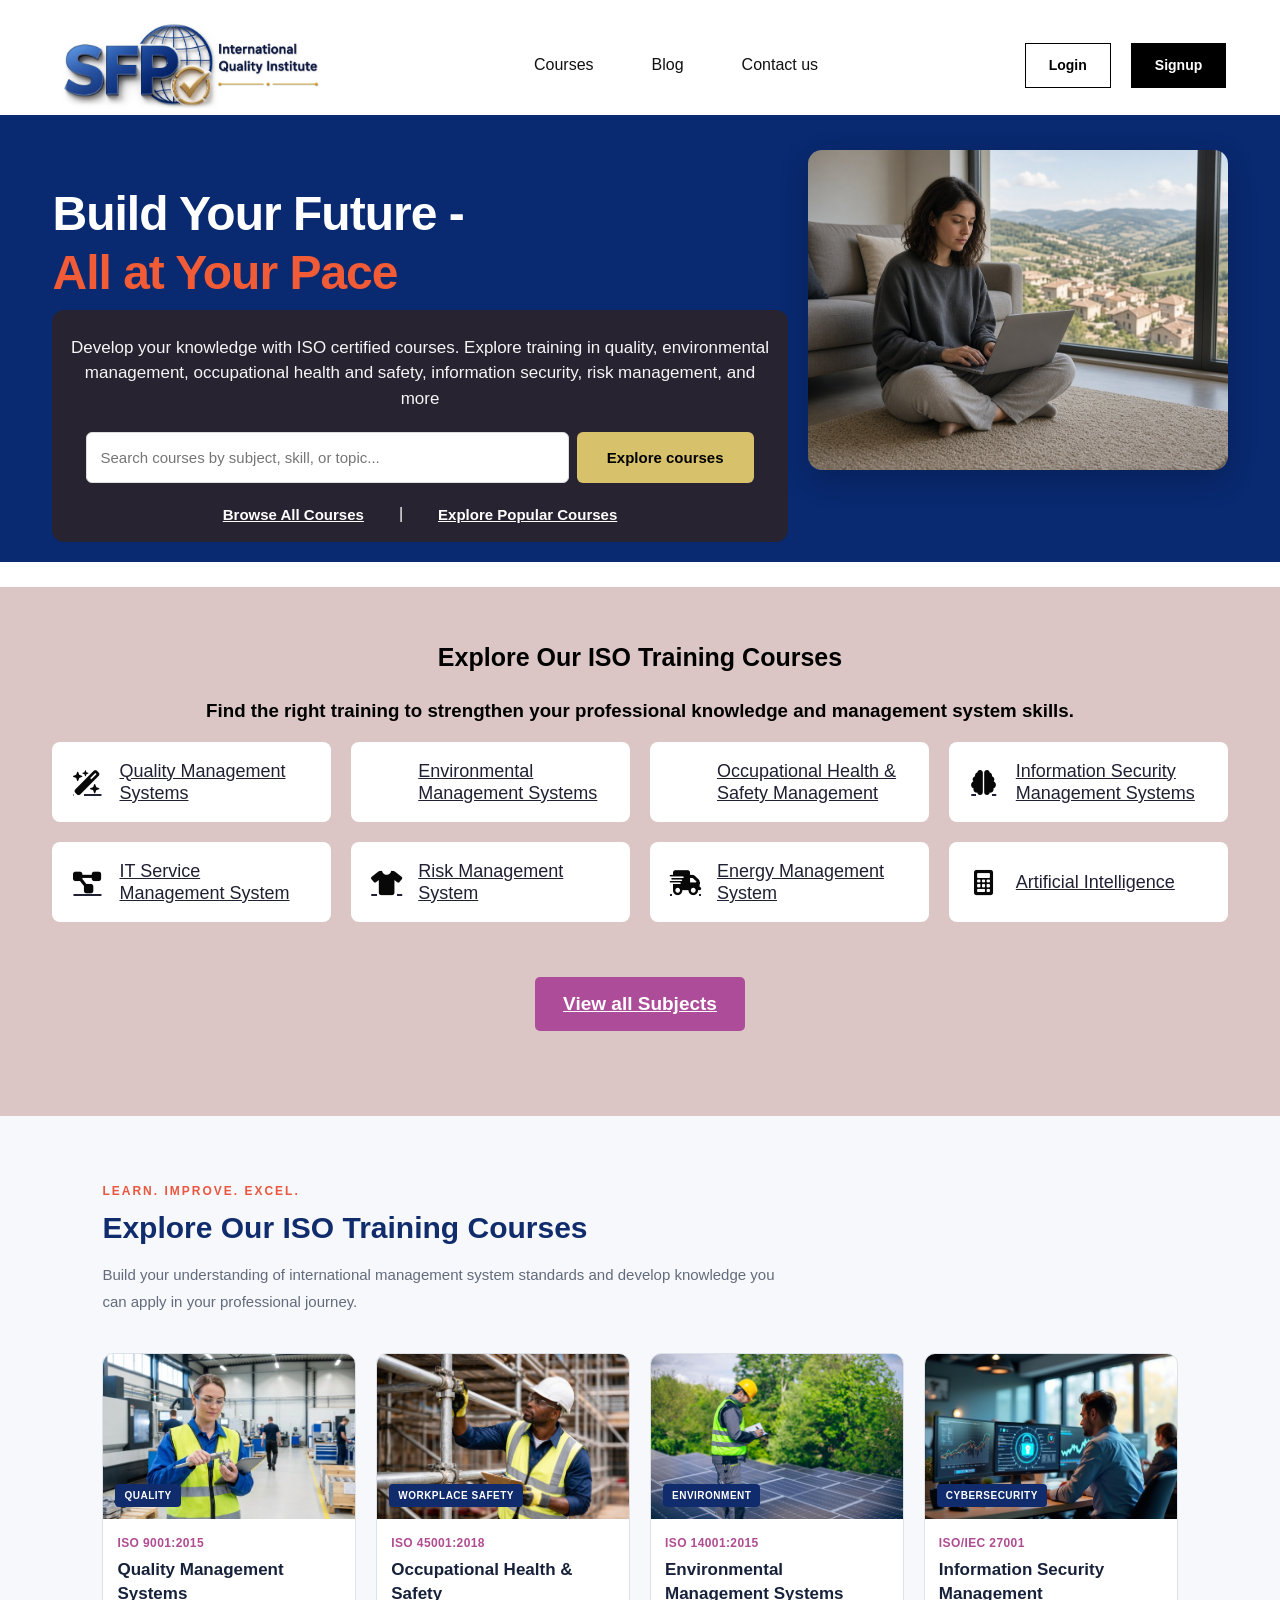
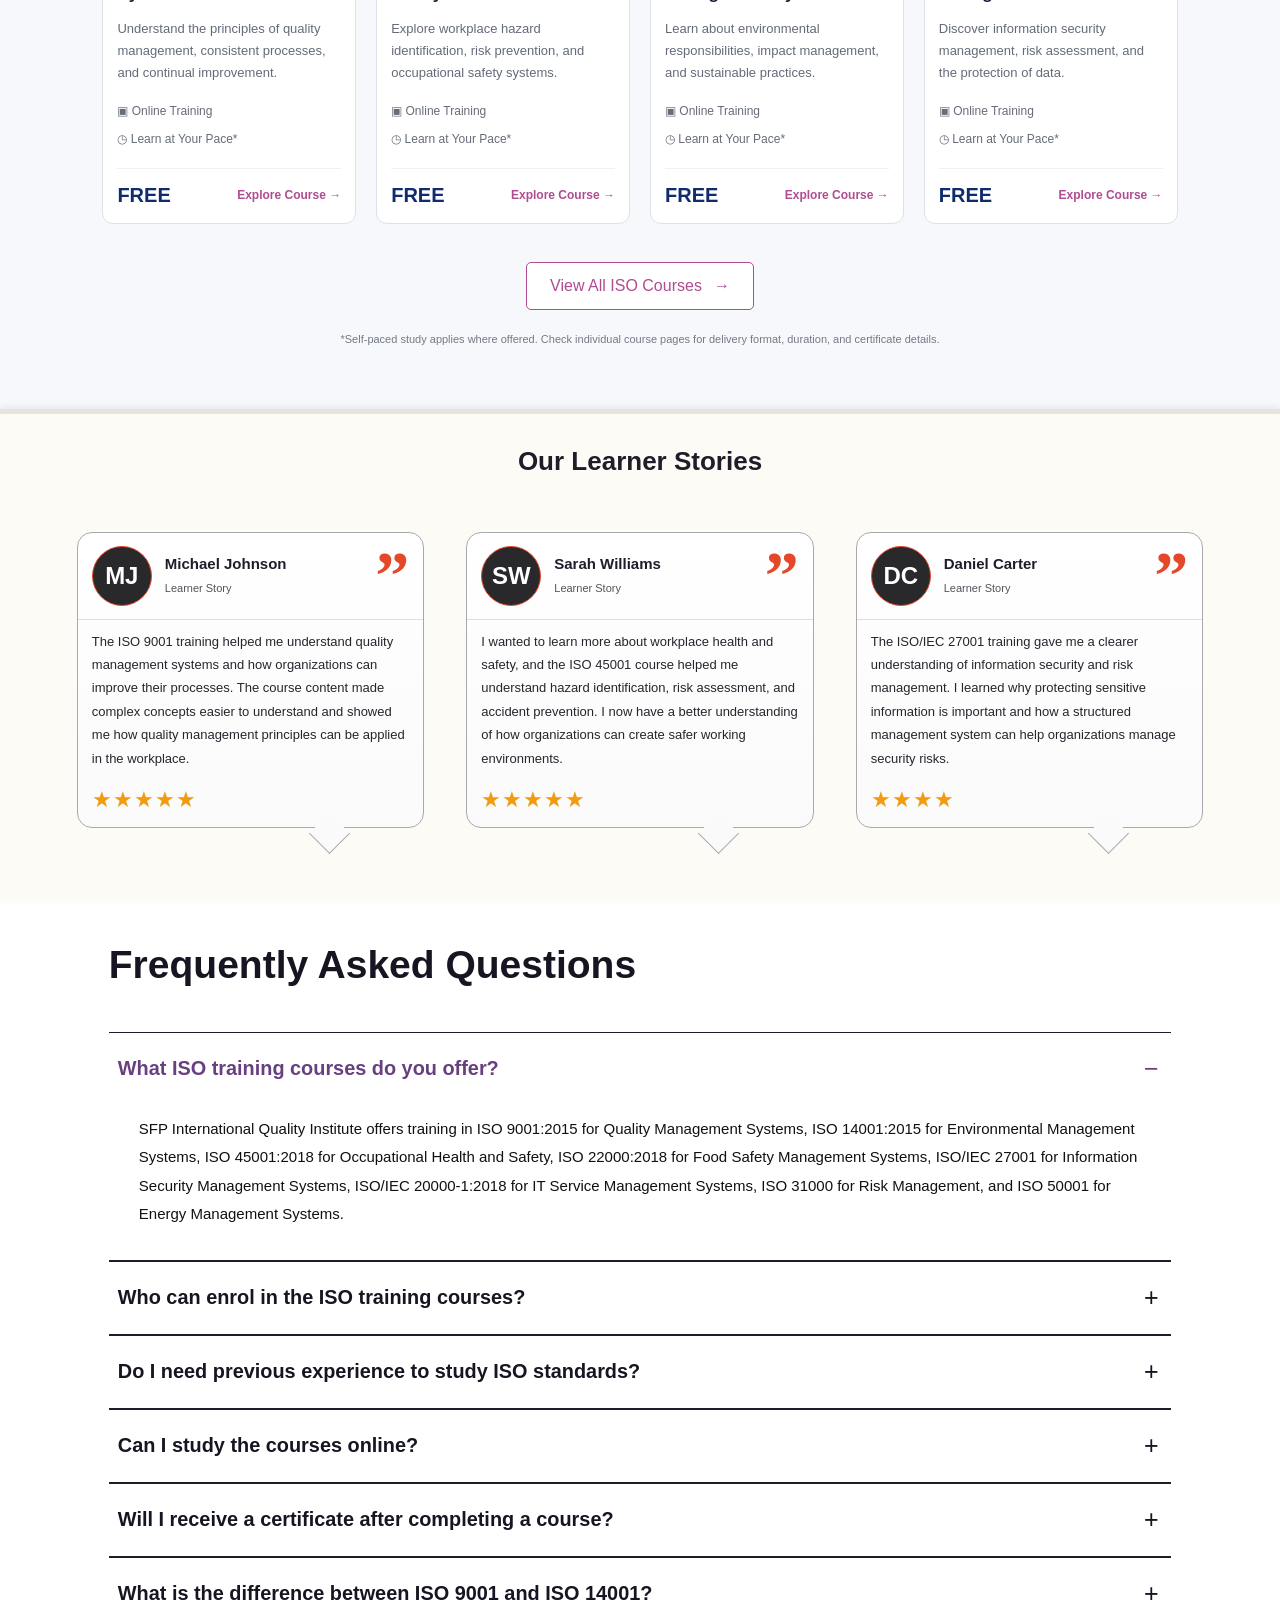
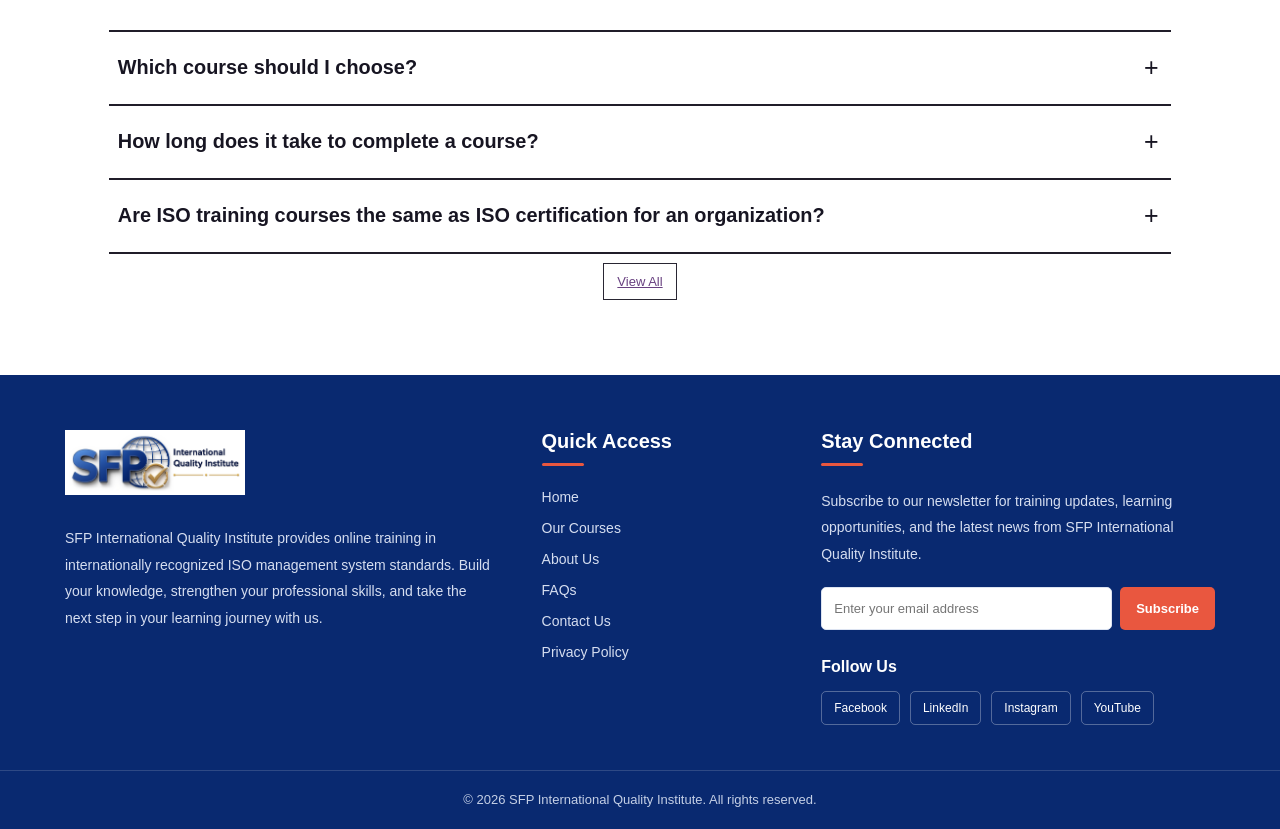
==== index.html @ a912dd01 "Initial website upload" ====
<!DOCTYPE html>
<html lang="en">
<head>
    <meta charset="UTF-8">
    <meta name="viewport" content="width=device-width, initial-scale=1.0">
    <title>OHSC Header</title>
    <link rel="stylesheet" href="main.css">
    <!-- Font AWESOME CDN LINK -->
    <link rel="stylesheet" href="https://cdnjs.cloudflare.com/ajax/libs/font-awesome/6.0.0-beta3/css/all.min.css">

</head>
<body>

    <header class="header">
        <!-- Logo -->
        <a href="#" class="logo">
            <img src="images/logo_long_rect.png" alt="">
        </a>

        <!-- Navigation -->
        <nav class="navigation">
            <a href="#">Courses</a>
            <a href="#">Blog</a>
            <a href="#">Contact us</a>
        </nav>

        <!-- Authentication Buttons -->
        <div class="auth-buttons">
            <a href="#" class="btn btn-login">Login</a>
            <a href="#" class="btn btn-signup">Signup</a>
        </div>
    </header>

    <!-- HERO SECTION -->
    <section class="hero">

        <div class="hero-content">

            <h1>
                Build Your Future -
                <span> All at Your Pace</span>
            </h1>

            <div class="search-box">

                <p>
                    Develop your knowledge with ISO certified courses.
                    Explore training in quality, environmental management, occupational health and safety, information security, risk management, and more
        
                </p>

                <form class="course-search">
                    <input
                        type="text"
                        placeholder="Search courses by subject, skill, or topic..."
                        aria-label="Search for a course"
                    >

                    <button type="submit">Explore courses</button>
                </form>

                <div class="search-links">
                    <a href="#">Browse All Courses</a>
                    <span>|</span>
                    <a href="#">Explore Popular Courses</a>
                </div>

            </div>

        </div>

        <div class="hero-image">
            <img src="images/hero/woman.jpg"
                 alt="Student learning online with a laptop">
        </div>

    </section>

     <!-- SUBJECTS SECTION -->
    <section class="subjects">

        <h2>Explore Our ISO Training Courses</h2>
        <h3>Find the right training to strengthen your professional knowledge and management system skills.</h3>

        <div class="subject-grid">

            <a href="#" class="subject-card">
                <i class="fa-solid fa-wand-magic-sparkles"></i>
                <span>Quality Management Systems</span>
            </a>

            <a href="#" class="subject-card">
                <i class="fa-solid fa-magnifying-glass-chart"></i>
                <span>Environmental Management Systems</span>
            </a>

            <a href="#" class="subject-card">
                <i class="fa-solid fa-person-digging"></i>
                <span>Occupational Health &<br> Safety Management</span>
            </a>

            <a href="#" class="subject-card">
                <i class="fa-solid fa-brain"></i>
                <span>Information Security<br>Management Systems</span>
            </a>

            <a href="#" class="subject-card">
                <i class="fa-solid fa-diagram-project"></i>
                <span>IT Service <br> Management System</span>
            </a>

            <a href="#" class="subject-card">
                <i class="fa-solid fa-shirt"></i>
                <span>Risk Management System</span>
            </a>

            <a href="#" class="subject-card">
                <i class="fa-solid fa-truck-fast"></i>
                <span>Energy Management System</span>
            </a>

            <a href="#" class="subject-card">
                <i class="fa-solid fa-calculator"></i>
                <span>Artificial Intelligence</span>
            </a>

        </div>

        <a href="#" class="view-subjects-btn">
            View all Subjects
        </a>

    </section>

    
<!-- FEATURED ISO TRAINING COURSES -->

<section class="featured-courses" id="featured-courses">

    <div class="courses-container">

        <div class="courses-heading">
            <span class="section-label">LEARN. IMPROVE. EXCEL.</span>
            <h2>Explore Our ISO Training Courses</h2>
            <p>
                Build your understanding of international management
                system standards and develop knowledge you can apply
                in your professional journey.
            </p>
        </div>

        <div class="courses-grid">

            <!-- Course 1 -->
            <article class="course-card">
                <div class="course-image">
                    <img src="images/iso/iso1.webp"
                         alt="Quality management and documentation">
                    <span class="course-category">QUALITY</span>
                </div>

                <div class="course-content">
                    <span class="course-code">ISO 9001:2015</span>
                    <h3>Quality Management Systems</h3>
                    <p class="course-description">
                        Understand the principles of quality management,
                        consistent processes, and continual improvement.
                    </p>

                    <div class="course-meta">
                        <span>▣ Online Training</span>
                        <span>◷ Learn at Your Pace*</span>
                    </div>

                    <div class="course-footer">
                        <span class="course-price">FREE</span>
                        <a href="courses/iso-9001.html"
                           class="course-link">Explore Course →</a>
                    </div>
                </div>
            </article>


            <!-- Course 2 -->
            <article class="course-card">
                <div class="course-image">
                    <img src="images/iso/iso2.jfif"
                         alt="Occupational health and workplace safety">
                    <span class="course-category">WORKPLACE SAFETY</span>
                </div>

                <div class="course-content">
                    <span class="course-code">ISO 45001:2018</span>
                    <h3>Occupational Health &amp; Safety</h3>
                    <p class="course-description">
                        Explore workplace hazard identification,
                        risk prevention, and occupational safety systems.
                    </p>

                    <div class="course-meta">
                        <span>▣ Online Training</span>
                        <span>◷ Learn at Your Pace*</span>
                    </div>

                    <div class="course-footer">
                        <span class="course-price">FREE</span>
                        <a href="courses/iso-45001.html"
                           class="course-link">Explore Course →</a>
                    </div>
                </div>
            </article>


            <!-- Course 3 -->
            <article class="course-card">
                <div class="course-image">
                    <img src="images/iso/iso3.jfif"
                         alt="Environmental sustainability and management">
                    <span class="course-category">ENVIRONMENT</span>
                </div>

                <div class="course-content">
                    <span class="course-code">ISO 14001:2015</span>
                    <h3>Environmental Management Systems</h3>
                    <p class="course-description">
                        Learn about environmental responsibilities,
                        impact management, and sustainable practices.
                    </p>

                    <div class="course-meta">
                        <span>▣ Online Training</span>
                        <span>◷ Learn at Your Pace*</span>
                    </div>

                    <div class="course-footer">
                        <span class="course-price">FREE</span>
                        <a href="courses/iso-14001.html"
                           class="course-link">Explore Course →</a>
                    </div>
                </div>
            </article>


            <!-- Course 4 -->
            <article class="course-card">
                <div class="course-image">
                    <img src="images/iso/iso4.jfif"
                         alt="Information security and data protection">
                    <span class="course-category">CYBERSECURITY</span>
                </div>

                <div class="course-content">
                    <span class="course-code">ISO/IEC 27001</span>
                    <h3>Information Security Management</h3>
                    <p class="course-description">
                        Discover information security management,
                        risk assessment, and the protection of data.
                    </p>

                    <div class="course-meta">
                        <span>▣ Online Training</span>
                        <span>◷ Learn at Your Pace*</span>
                    </div>

                    <div class="course-footer">
                        <span class="course-price">FREE</span>
                        <a href="courses/iso-27001.html"
                           class="course-link">Explore Course →</a>
                    </div>
                </div>
            </article>


            <!-- Additional Course 5: Food Safety -->
            <article class="course-card additional-course" hidden>
                <div class="course-image">
                    <img src="images/iso/iso5.jfif"
                         alt="Food safety inspection and hygiene management">
                    <span class="course-category">FOOD SAFETY</span>
                </div>
                <div class="course-content">
                    <span class="course-code">ISO 22000:2018</span>
                    <h3>Food Safety Management Systems</h3>
                    <p class="course-description">
                        Learn about food safety hazards, risk controls,
                        and practices that help protect food throughout
                        the supply chain.
                    </p>

                    <div class="course-meta">
                        <span>▣ Online Training</span>
                        <span>◷ Learn at Your Pace*</span>
                    </div>

                    <div class="course-footer">
                        <span class="course-price">FREE</span>
                        <a href="courses/iso-22000.html"
                           class="course-link">Explore Course →</a>
                    </div>
                </div>
            </article>


            <!-- Additional Course 6: IT Service Management -->
            <article class="course-card additional-course" hidden>
                <div class="course-image">
                    <img src="images/iso/iso6.jfif"
                         alt="IT service management and technical support">
                    <span class="course-category">IT SERVICES</span>
                </div>

                <div class="course-content">
                    <span class="course-code">ISO/IEC 20000-1:2018</span>
                    <h3>IT Service Management Systems</h3>
                    <p class="course-description">
                        Explore service management processes, service
                        delivery, and continual improvement in IT
                        service organizations.
                    </p>

                    <div class="course-meta">
                        <span>▣ Online Training</span>
                        <span>◷ Learn at Your Pace*</span>
                    </div>

                    <div class="course-footer">
                        <span class="course-price">FREE</span>
                        <a href="courses/iso-20000-1.html"
                           class="course-link">Explore Course →</a>
                    </div>
                </div>
            </article>


            <!-- Additional Course 7: Risk Management -->
            <article class="course-card additional-course" hidden>
                <div class="course-image">
                    <img src="images/iso/iso7.jfif"
                         alt="Organizational risk analysis and planning">
                    <span class="course-category">RISK MANAGEMENT</span>
                </div>

                <div class="course-content">
                    <span class="course-code">ISO 31000:2018</span>
                    <h3>Risk Management Systems</h3>
                    <p class="course-description">
                        Understand how to identify, analyze, evaluate,
                        and manage risks to support informed
                        organizational decisions.
                    </p>

                    <div class="course-meta">
                        <span>▣ Online Training</span>
                        <span>◷ Learn at Your Pace*</span>
                    </div>

                    <div class="course-footer">
                        <span class="course-price">FREE</span>
                        <a href="courses/iso-31000.html"
                           class="course-link">Explore Course →</a>
                    </div>
                </div>
            </article>


            <!-- Additional Course 8: Energy Management -->
            <article class="course-card additional-course" hidden>
                <div class="course-image">
                    <img src="images/iso/iso8.jfif"
                         alt="Energy efficiency and sustainable energy use">
                    <span class="course-category">ENERGY</span>
                </div>

                <div class="course-content">
                    <span class="course-code">ISO 50001:2018</span>
                    <h3>Energy Management Systems</h3>
                    <p class="course-description">
                        Learn how organizations can monitor energy use,
                        improve energy performance, and identify
                        opportunities for greater efficiency.
                    </p>

                    <div class="course-meta">
                        <span>▣ Online Training</span>
                        <span>◷ Learn at Your Pace*</span>
                    </div>

                    <div class="course-footer">
                        <span class="course-price">FREE</span>
                        <a href="courses/iso-50001.html"
                           class="course-link">Explore Course →</a>
                    </div>
                </div>
            </article>

        </div>


        <!-- View All / View Less Buttons -->
        <div class="all-courses-action">

            <button type="button"
                    class="all-courses-button"
                    id="viewAllCourses"
                    aria-expanded="false"
                    aria-controls="featured-courses">
                View All ISO Courses
                <span aria-hidden="true">→</span>
            </button>

            <button type="button"
                    class="all-courses-button view-less-button"
                    id="viewLessCourses"
                    hidden>
                View Less Courses
                <span aria-hidden="true">↑</span>
            </button>

        </div>


        <p class="course-note">
            *Self-paced study applies where offered. Check individual
            course pages for delivery format, duration, and certificate
            details.
        </p>

    </div>

</section>



<!-- =========================
     LEARNER STORIES
========================= -->


<section class="learner-stories">

    <h2>Our Learner Stories</h2>

    <div class="testimonials">

        <!-- Testimonial 1 -->
        <article class="testimonial-card">

            <div class="testimonial-header">

                <div class="learner-avatar">MJ</div>

                <div class="learner-info">
                    <h3>Michael Johnson</h3>
                    <span>Learner Story</span>
                </div>

                <div class="quote-icon">&rdquo;</div>

            </div>

            <div class="testimonial-body">
                <p>
                    The ISO 9001 training helped me understand quality
                    management systems and how organizations can improve
                    their processes. The course content made complex
                    concepts easier to understand and showed me how
                    quality management principles can be applied in
                    the workplace.
                </p>

                <div class="testimonial-stars">★★★★★</div>
            </div>

        </article>


        <!-- Testimonial 2 -->
        <article class="testimonial-card">

            <div class="testimonial-header">

                <div class="learner-avatar">SW</div>

                <div class="learner-info">
                    <h3>Sarah Williams</h3>
                    <span>Learner Story</span>
                </div>

                <div class="quote-icon">&rdquo;</div>

            </div>

            <div class="testimonial-body">
                <p>
                    I wanted to learn more about workplace health and
                    safety, and the ISO 45001 course helped me understand
                    hazard identification, risk assessment, and accident
                    prevention. I now have a better understanding of
                    how organizations can create safer working
                    environments.
                </p>

                <div class="testimonial-stars">★★★★★</div>
            </div>

        </article>


        <!-- Testimonial 3 -->
        <article class="testimonial-card">

            <div class="testimonial-header">

                <div class="learner-avatar">DC</div>

                <div class="learner-info">
                    <h3>Daniel Carter</h3>
                    <span>Learner Story</span>
                </div>

                <div class="quote-icon">&rdquo;</div>

            </div>

            <div class="testimonial-body">
                <p>
                    The ISO/IEC 27001 training gave me a clearer
                    understanding of information security and risk
                    management. I learned why protecting sensitive
                    information is important and how a structured
                    management system can help organizations manage
                    security risks.
                </p>

                <div class="testimonial-stars">★★★★</div>
            </div>

        </article>

    </div>

</section>


<!-- FAQ SECTION -->

<section class="faq-section">
    <div class="faq-heading">
        <h2>Frequently Asked Questions</h2>
    </div>

    <div class="faq-container">

        <div class="faq-item active">
            <div class="faq-question">
                <h3>What ISO training courses do you offer?</h3>
                <span class="faq-icon">−</span>
            </div>
            <div class="faq-answer">
                <p>
                    SFP International Quality Institute offers training in
                    ISO 9001:2015 for Quality Management Systems, ISO 14001:2015
                    for Environmental Management Systems, ISO 45001:2018 for
                    Occupational Health and Safety, ISO 22000:2018 for Food
                    Safety Management Systems, ISO/IEC 27001 for Information
                    Security Management Systems, ISO/IEC 20000-1:2018 for IT
                    Service Management Systems, ISO 31000 for Risk Management,
                    and ISO 50001 for Energy Management Systems.
                </p>
            </div>
        </div>

        <div class="faq-item">
            <div class="faq-question">
                <h3>Who can enrol in the ISO training courses?</h3>
                <span class="faq-icon">+</span>
            </div>
            <div class="faq-answer">
                <p>
                    Our courses may be useful for students, working
                    professionals, managers, quality officers, safety
                    practitioners, auditors, and anyone seeking to understand
                    management system standards. Check the requirements
                    for your chosen course before enrolling.
                </p>
            </div>
        </div>

        <div class="faq-item">
            <div class="faq-question">
                <h3>Do I need previous experience to study ISO standards?</h3>
                <span class="faq-icon">+</span>
            </div>
            <div class="faq-answer">
                <p>
                    Many introductory ISO courses are suitable for beginners.
                    You can start by learning the purpose, principles, and
                    requirements of your chosen standard. More advanced
                    courses, such as auditor training, may require prior
                    knowledge or experience.
                </p>
            </div>
        </div>

        <div class="faq-item">
            <div class="faq-question">
                <h3>Can I study the courses online?</h3>
                <span class="faq-icon">+</span>
            </div>
            <div class="faq-answer">
                <p>
                    The institute offers online ISO learning. You can access
                    course materials and study remotely according to the
                    learning arrangements provided for your selected course.
                    Check each course page for details about access and
                    study requirements.
                </p>
            </div>
        </div>

        <div class="faq-item">
            <div class="faq-question">
                <h3>Will I receive a certificate after completing a course?</h3>
                <span class="faq-icon">+</span>
            </div>
            <div class="faq-answer">
                <p>
                    Yes! At SFP International Quality Institute, learners receive
                    a certificate upon successful completion of their chosen course.
                    Our courses cover a range of ISO management system standards,
                    helping you build your knowledge and demonstrate your commitment
                    to professional development.
                </p>
            </div>
        </div>

        <div class="faq-item">
            <div class="faq-question">
                <h3>What is the difference between ISO 9001 and ISO 14001?</h3>
                <span class="faq-icon">+</span>
            </div>
            <div class="faq-answer">
                <p>
                    ISO 9001 focuses on quality management, customer
                    satisfaction, and improving organizational processes.
                    ISO 14001 focuses on environmental management, including
                    managing environmental impacts and improving
                    environmental performance. Both provide frameworks
                    organizations can use to improve their management systems.
                </p>
            </div>
        </div>

        <div class="faq-item">
            <div class="faq-question">
                <h3>Which course should I choose?</h3>
                <span class="faq-icon">+</span>
            </div>
            <div class="faq-answer">
                <p>
                    Choose a course based on your interests, responsibilities,
                    or career goals. ISO 9001 is relevant to quality management;
                    ISO 14001 to environmental management; ISO 45001 to
                    workplace health and safety; ISO 22000 to food safety;
                    ISO/IEC 27001 to information security; ISO/IEC 20000-1
                    to IT service management; ISO 31000 to risk management;
                    and ISO 50001 to energy management.
                </p>
            </div>
        </div>

        <div class="faq-item">
            <div class="faq-question">
                <h3>How long does it take to complete a course?</h3>
                <span class="faq-icon">+</span>
            </div>
            <div class="faq-answer">
                <p>
                    Completion time varies by course, course level, and
                    learning format. Review the course details for the
                    expected duration, study materials, and any assessment
                    deadlines before beginning your training.
                </p>
            </div>
        </div>

        <div class="faq-item">
            <div class="faq-question">
                <h3>Are ISO training courses the same as ISO certification for an organization?</h3>
                <span class="faq-icon">+</span>
            </div>
            <div class="faq-answer">
                <p>
                    No. ISO training helps individuals understand a standard
                    or develop relevant skills. Organizational certification
                    involves an independent assessment of an organization's
                    management system by an appropriate certification body.
                    Completing a training course alone does not certify an
                    organization as meeting an ISO standard.
                </p>
            </div>
        </div>

    </div>

    <div class="faq-view-all">
        <a href="faqs.html">View All</a>
    </div>
</section>

<footer class="site-footer">

    <div class="footer-container">

        <!-- Section 1: School Information -->
        <div class="footer-section footer-about">

            <a href="index.html" class="footer-logo">
                <img src="images/logo_long_rect.png"
                     alt="SFP International Quality Institute logo">
            </a>

            <p>
                SFP International Quality Institute provides online training
                in internationally recognized ISO management system standards.
                Build your knowledge, strengthen your professional skills,
                and take the next step in your learning journey with us.
            </p>

        </div>


        <!-- Section 2: Quick Access Links -->
        <div class="footer-section footer-links">

            <h3>Quick Access</h3>

            <ul>
                <li><a href="index.html">Home</a></li>
                <li><a href="courses.html">Our Courses</a></li>
                <li><a href="about.html">About Us</a></li>
                <li><a href="faqs.html">FAQs</a></li>
                <li><a href="contact.html">Contact Us</a></li>
                <li><a href="privacy-policy.html">Privacy Policy</a></li>
            </ul>

        </div>


        <!-- Section 3: Newsletter and Social Media -->
        <div class="footer-section footer-newsletter">

            <h3>Stay Connected</h3>

            <p>
                Subscribe to our newsletter for training updates,
                learning opportunities, and the latest news from SFP
                International Quality Institute.
            </p>

            <form class="newsletter-form" id="newsletterForm">

                <label for="newsletterEmail" class="visually-hidden">
                    Email address
                </label>

                <input
                    type="email"
                    id="newsletterEmail"
                    name="email"
                    placeholder="Enter your email address"
                    required
                >

                <button type="submit">Subscribe</button>

            </form>

            <p class="newsletter-message" id="newsletterMessage"
               aria-live="polite"></p>

            <h4>Follow Us</h4>

            <div class="footer-socials">

                <a href="#" aria-label="Facebook"
                   target="_blank" rel="noopener noreferrer">
                    Facebook
                </a>

                <a href="#" aria-label="LinkedIn"
                   target="_blank" rel="noopener noreferrer">
                    LinkedIn
                </a>

                <a href="#" aria-label="Instagram"
                   target="_blank" rel="noopener noreferrer">
                    Instagram
                </a>

                <a href="#" aria-label="YouTube"
                   target="_blank" rel="noopener noreferrer">
                    YouTube
                </a>

            </div>

        </div>

    </div>


    <!-- Copyright -->
    <div class="footer-bottom">
        <p>
            &copy; <span id="footerYear"></span>
            SFP International Quality Institute.
            All rights reserved.
        </p>
    </div>

</footer>

<script>
    // Display the current year
    document.getElementById("footerYear").textContent =
        new Date().getFullYear();

    // Basic newsletter form validation
    document.getElementById("newsletterForm")
        .addEventListener("submit", function (event) {

            event.preventDefault();

            const emailInput =
                document.getElementById("newsletterEmail");

            const message =
                document.getElementById("newsletterMessage");

            if (!emailInput.checkValidity()) {
                emailInput.reportValidity();
                return;
            }

            message.textContent =
                "Thank you for your interest! Newsletter subscriptions are not connected yet.";

            emailInput.value = "";
        });
</script>



<script src="main.js"></script>
</body>
</html>
---- main.css ----
/* Reset */
* {
    margin: 0;
    padding: 0;
    box-sizing: border-box;
}

body {
    font-family: Arial, Helvetica, sans-serif;
    background-color: #ffffff;
}

/* Main Header */
.header {
    width: 100%;
    height: 100px;
    padding: 0 4.2%;
    display: flex;
    align-items: center;
    justify-content: space-between;
    background-color: #ffffff;
    margin-top: 15px;
}

/* Logo */
header .logo{
    display: flex;
    align-items: center;
}

.logo img {
    /* width: 210px; */
    height: 100px;
    object-fit: contain;
    object-position: left center;
    display: block;
}

/* Navigation */
.navigation {
    display: flex;
    align-items: center;
    gap: 58px;
}

.navigation a {
    text-decoration: none;
    color: #111111;
    font-size: 16px;
    font-weight: 500;
    transition: color 0.2s ease;
}

.navigation a:hover {
    color: #762c61;
}

/* Login and Signup */
.auth-buttons {
    display: flex;
    align-items: center;
    gap: 20px;
}

.btn {
    height: 45px;
    padding: 0 23px;
    display: flex;
    align-items: center;
    justify-content: center;
    text-decoration: none;
    font-size: 14px;
    font-weight: 600;
    border: 1px solid #000000;
    transition: all 0.2s ease;
}

.btn-login {
    background-color: #ffffff;
    color: #000000;
}

.btn-login:hover {
    background-color: #f2f2f2;
}

.btn-signup {
    background-color: #000000;
    color: #ffffff;
}

.btn-signup:hover {
    background-color: #702d60;
    border-color: #702d60;
}



/* =========================
   HERO SECTION
========================= */

.hero {
    min-height: 413px;
    padding: 35px 4.1% 20px;
    display: flex;
    align-items: stretch;
    justify-content: space-between;
    gap: 20px;
    background: #092970;
    color: #fff;
    overflow: hidden;
}

.hero-content {
    flex: 1 1 65%;
    min-width: 0;
    padding-top: 37px;
    position: relative;
    z-index: 1;
}

.hero-content h1 {
    max-width: 780px;
    margin-bottom: 10px;
    font-size: 48px;
    line-height: 1.12;
    font-weight: 800;
    letter-spacing: -1px;
}

.hero-content h1 span {
    display: block;
    color: #f15b36;
    margin-top: 5px;
}

.search-box {
    width: 100%;
    max-width: 755px;
    margin-top: 10px;
    padding: 25px 14px 19px;
    border-radius: 12px;
    background: #272330;
    text-align: center;
}

.search-box p {
    margin-bottom: 21px;
    font-size: 17px;
    line-height: 1.5;
    color: #f5f5f5;
}

.course-search {
    display: flex;
    gap: 8px;
    padding: 0 20px;
}

.course-search input {
    flex: 1;
    min-width: 0;
    height: 51px;
    padding: 0 13px;
    border: 1px solid #ddd;
    border-radius: 6px;
    outline: none;
    font-family: inherit;
    font-size: 15px;
}

.course-search input:focus {
    border-color: #d7c16b;
}

.course-search button {
    padding: 0 30px;
    border: none;
    border-radius: 6px;
    background: #d7c16b;
    color: #000;
    font-size: 15px;
    font-weight: 600;
    white-space: nowrap;
    cursor: pointer;
    transition: 0.3s;
}

.course-search button:hover {
    background: #c5ac4c;
}

.search-links {
    display: flex;
    justify-content: center;
    align-items: center;
    gap: 35px;
    margin-top: 22px;
}

.search-links a {
    color: #fff;
    font-size: 15px;
    font-weight: 700;
}

.search-links a:hover {
    color: #d7c16b;
}

.search-links span {
    color: #fff;
}


/* =========================
   HERO IMAGE
========================= */

.hero-image {
    width: 100%;
    max-width: 420px;
    height: 320px;
    margin: 0 auto;
    overflow: hidden;
    border-radius: 14px;
    box-shadow: 0 10px 30px rgba(0, 0, 0, 0.2);
}

.hero-image img {
    width: 100%;
    height: 100%;
    display: block;
    object-fit: cover;
    object-position: center;
    transition: transform 0.4s ease;
}

.hero-image:hover img {
    transform: scale(1.04);
}

@media (max-width: 768px) {
    .hero-image {
        max-width: 100%;
        height: 260px;
    }
}
/* =========================
   SUBJECTS SECTION
========================= */

.subjects {
    width: 100%;
    min-height: 440px;
    padding: 56px 4.1% 85px;
    margin-top: 25px;
    background: #dbc5c5;
    text-align: center;
}

.subjects h2 {
    margin-bottom: 28px;
    font-size: 25px;
    font-weight: 700;
}

.subjects h3 {
    margin-bottom: 20px;
}
.subject-grid {
    display: grid;
    grid-template-columns: repeat(4, minmax(0, 1fr));
    gap: 20px;
}

.subject-card {
    min-height: 80px;
    padding: 15px 20px;
    display: flex;
    align-items: center;
    justify-content: flex-start;
    gap: 17px;
    background: #fff;
    border-radius: 8px;
    color: #202033;
    text-align: left;
    transition: transform 0.25s, box-shadow 0.25s;
}

.subject-card:hover {
    transform: translateY(-3px);
    box-shadow: 0 5px 15px rgba(0, 0, 0, 0.08);
}

.subject-card i {
    flex-shrink: 0;
    width: 30px;
    font-size: 25px;
    color: #080808;
    text-align: center;
}

.subject-card span {
    font-size: 18px;
    line-height: 1.25;
    font-weight: 500;
}

.view-subjects-btn {
    display: inline-block;
    margin-top: 55px;
    padding: 16px 28px;
    border-radius: 5px;
    background: #ad4d9a;
    color: #fff;
    font-size: 19px;
    font-weight: 700;
    transition: background 0.3s;
}

.view-subjects-btn:hover {
    background: #842f72;
}


/* =========================
   LAPTOP WIDTH ADJUSTMENTS
========================= */

@media (max-width: 1200px) {
    .header {
        padding: 0 3%;
    }

    .logo img {
        width: 180px;
    }

    .navigation {
        gap: 30px;
    }

    .hero {
        padding-left: 3%;
        padding-right: 3%;
    }

    .hero-content h1 {
        font-size: 40px;
    }

    .search-box {
        padding-left: 10px;
        padding-right: 10px;
    }

    .course-search {
        padding: 0 8px;
    }

    .course-search button {
        padding: 0 18px;
    }

    .subjects {
        padding-left: 3%;
        padding-right: 3%;
    }

    .subject-card {
        padding: 14px;
        gap: 12px;
    }

    .subject-card span {
        font-size: 16px;
    }
}

/* =====================================
   FEATURED ISO TRAINING COURSES
===================================== */

.featured-courses {
    width: 100%;
    padding: 65px 0 60px;
    background: #f7f8fb;
    font-family: Arial, Helvetica, sans-serif;
    color: #14213d;
}

.courses-container {
    width: 84%;
    max-width: 1200px;
    margin: 0 auto;
}

/* Section heading */

.courses-heading {
    margin-bottom: 38px;
}

.section-label {
    display: inline-block;
    margin-bottom: 10px;
    color: #e9573f;
    font-size: 12px;
    font-weight: 700;
    letter-spacing: 2px;
}

.courses-heading h2 {
    margin: 0 0 14px;
    color: #102c6c;
    font-size: 30px;
    font-weight: 750;
    line-height: 1.3;
}

.courses-heading p {
    max-width: 680px;
    margin: 0;
    color: #626b7b;
    font-size: 15px;
    line-height: 1.8;
}

/* Course grid */

.courses-grid {
    display: grid;
    grid-template-columns: repeat(4, minmax(0, 1fr));
    gap: 20px;
    align-items: stretch;
}

/* Course card */

.course-card {
    min-width: 0;
    display: flex;
    flex-direction: column;
    overflow: hidden;

    background: #ffffff;
    border: 1px solid #dce1ea;
    border-radius: 11px;

    transition:
        transform 0.25s ease,
        box-shadow 0.25s ease,
        border-color 0.25s ease;
}

.course-card:hover {
    transform: translateY(-5px);
    border-color: #b9c8e5;
    box-shadow: 0 12px 28px rgba(16, 44, 108, 0.10);
}

/* Image */

.course-image {
    position: relative;
    width: 100%;
    height: 165px;
    overflow: hidden;
    background: #e5eaf3;
}

.course-image img {
    display: block;
    width: 100%;
    height: 100%;
    object-fit: cover;
    object-position: center;

    transition: transform 0.4s ease;
}

.course-card:hover .course-image img {
    transform: scale(1.05);
}

/* Category badge */

.course-category {
    position: absolute;
    left: 12px;
    bottom: 12px;

    padding: 6px 9px;
    border-radius: 4px;

    background: #102c6c;
    color: #ffffff;

    font-size: 10px;
    font-weight: 700;
    letter-spacing: 0.5px;
}

/* Card content */

.course-content {
    display: flex;
    flex: 1;
    flex-direction: column;
    padding: 17px 14px 16px;
}

.course-code {
    margin-bottom: 8px;
    color: #b04c91;
    font-size: 12px;
    font-weight: 700;
    letter-spacing: 0.4px;
}

.course-content h3 {
    margin: 0 0 12px;
    color: #17213a;
    font-size: 17px;
    font-weight: 700;
    line-height: 1.4;
}

.course-description {
    margin: 0 0 18px;
    color: #646b78;
    font-size: 13px;
    line-height: 1.7;
}

/* Course details */

.course-meta {
    display: flex;
    flex-direction: column;
    gap: 10px;
    margin-bottom: 20px;
}

.course-meta span {
    color: #666c78;
    font-size: 12px;
    line-height: 1.5;
}

/* Price and link */

.course-footer {
    display: flex;
    flex-wrap: wrap;
    align-items: center;
    justify-content: space-between;
    gap: 10px;

    margin-top: auto;
    padding-top: 15px;
    border-top: 1px solid #edf0f5;
}

.course-price {
    color: #102c6c;
    font-size: 20px;
    font-weight: 800;
}

.course-link {
    color: #b04c91;
    font-size: 12px;
    font-weight: 700;
    text-decoration: none;
}

.course-link:hover {
    color: #102c6c;
    text-decoration: underline;
}

/* View all courses button */

.all-courses-action {
    display: flex;
    justify-content: center;
    margin-top: 38px;
}

.all-courses-button {
    display: inline-flex;
    align-items: center;
    justify-content: center;
    gap: 12px;

    padding: 14px 23px;
    border: 1px solid #b04c91;
    border-radius: 5px;

    color: #b04c91;
    background: #ffffff;

    font-size: 14px;
    font-weight: 700;
    text-decoration: none;

    transition: background 0.25s ease, color 0.25s ease;
}


[hidden] {
    display: none !important;
}

.all-courses-button {
    cursor: pointer;
    font: inherit;
}

.all-courses-button:hover {
    background: #b04c91;
    color: #ffffff;
}

/* Disclaimer */

.course-note {
    margin: 20px 0 0;
    color: #737987;
    font-size: 11px;
    line-height: 1.7;
    text-align: center;
}



/* =====================================
   LEARNER STORIES SECTION
===================================== */

.learner-stories {
    width: 100%;
    min-height: 460px;
    padding: 32px 6% 75px;
    background: #fdfbf5;
    color: #201d2b;
    border-top: 5px solid #e7e4dc;
    box-shadow: 0 -3px 6px rgba(0, 0, 0, 0.06);
}

.learner-stories > h2 {
    margin-bottom: 55px;
    text-align: center;
    font-size: 26px;
    font-weight: 800;
}

.testimonials {
    display: grid;
    grid-template-columns: repeat(3, minmax(0, 1fr));
    gap: 42px;
}

.testimonial-card {
    position: relative;
    min-width: 0;
    min-height: 233px;
    display: flex;
    flex-direction: column;
    border: 1px solid #aaa8ad;
    border-radius: 15px 15px 15px 15px;
    background: linear-gradient(#fff, #fafafa);
}

/* Speech-bubble tail */

.testimonial-card::after {
    content: "";
    position: absolute;
    right: 23%;
    bottom: -21px;
    width: 28px;
    height: 28px;
    background: #fafafa;
    border-right: 1px solid #aaa8ad;
    border-bottom: 1px solid #aaa8ad;
    transform: skew(0deg, 0deg) rotate(45deg);
    z-index: 0;
}

.testimonial-header {
    min-height: 82px;
    padding: 13px 14px;
    display: flex;
    align-items: center;
    gap: 13px;
    border-bottom: 1px solid #dedde0;
}

.learner-avatar {
    width: 60px;
    height: 60px;
    flex-shrink: 0;
    display: flex;
    align-items: center;
    justify-content: center;
    border: 1px solid #e64a2c;
    border-radius: 50%;
    background: #29292b;
    color: #fff;
    font-size: 24px;
    font-weight: 700;
}

.learner-info {
    min-width: 0;
    flex: 1;
}

.learner-info h3 {
    margin-bottom: 5px;
    font-size: 15px;
    line-height: 1.2;
    font-weight: 750;
    overflow-wrap: anywhere;
}

.learner-info span {
    color: #55525a;
    font-size: 11px;
}

.quote-icon {
    align-self: center;
    flex-shrink: 0;
    color: #e54829;
    font-family: Georgia, serif;
    font-size: 68px;
    font-weight: 700;
    line-height: 0.7;
    letter-spacing: -8px;
    padding-right: 8px;
}

.testimonial-body {
    flex: 1;
    padding: 10px 14px 14px;
    display: flex;
    flex-direction: column;
}

.testimonial-body p {
    color: #28252e;
    font-size: 13px;
    line-height: 1.8;
}

.testimonial-stars {
    margin-top: auto;
    padding-top: 17px;
    color: #f29b12;
    font-size: 22px;
    letter-spacing: 1px;
}


/* ==============================
   FAQ SECTION
============================== */

.faq-section {
    width: 83%;
    max-width: 1120px;
    margin: 35px auto 70px;
    color: #171522;
    font-family: Arial, Helvetica, sans-serif;
}

/* Main heading */

.faq-heading {
    font-size: 26px;
    font-weight: 750;
    line-height: 1.4;
    margin-bottom: 39px;
    color: #171522;
}

/* FAQ container */

.faq-container {
    width: 100%;
    border-top: 1px solid #201d29;
}

/* Individual FAQ item */

.faq-item {
    width: 100%;
    border-bottom: 2px solid #201d29;
}

/* Clickable question row */

.faq-question {
    width: 100%;
    min-height: 72px;
    padding: 20px 9px;
    display: flex;
    align-items: center;
    justify-content: space-between;
    gap: 25px;

    background: transparent;
    border: none;
    color: #171522;

    font-family: inherit;
    font-size: 17px;
    font-weight: 600;
    text-align: left;

    cursor: pointer;
}

/* Purple question text when expanded */

.faq-item.active .faq-question {
    color: #684080;
}

/* Plus and minus icons */

.faq-icon {
    min-width: 22px;
    display: inline-flex;
    align-items: center;
    justify-content: center;

    font-size: 25px;
    font-weight: 400;
    line-height: 1;
    color: #171522;
}

.faq-item.active .faq-icon {
    color: #684080;
}

/* Answer area */

.faq-answer {
    display: grid;
    grid-template-rows: 0fr;
    transition: grid-template-rows 0.3s ease;
}

.faq-answer p {
    min-height: 0;
    overflow: hidden;

    padding: 0 30px;
    margin: 0;

    font-size: 15px;
    line-height: 1.9;
    color: #111;
}

/* Expanded answer */

.faq-item.active .faq-answer {
    grid-template-rows: 1fr;
}

.faq-item.active .faq-answer p {
    padding-top: 10px;
    padding-bottom: 31px;
}

.faq-answer strong {
    font-weight: 700;
}

/* Hover effect */

.faq-question:hover {
    color: #684080;
}

/* Keyboard accessibility */

.faq-question:focus-visible {
    outline: 2px solid #ad4d9a;
    outline-offset: -3px;
}

/* View All FAQs button */

.faq-view-all {
    display: flex;
    justify-content: center;
    margin-top: 9px;
    padding-bottom: 5px;
}

.faq-view-all a {
    display: inline-block;
    padding: 10px 13px;
    border: 1px solid #292633;
    color: #684080;
    background: #fff;
    font-size: 13px;
    text-decoration: underline;
    transition: all 0.25s ease;
}

.faq-view-all a:hover {
    background: #684080;
    color: #fff;
    border-color: #684080;
}



/* ===== Footer ===== */

.site-footer {
    background: #092970;
    color: #ffffff;
    font-family: Arial, sans-serif;
    margin-top: 60px;
}

.footer-container {
    max-width: 1200px;
    margin: 0 auto;
    padding: 55px 25px 45px;
    display: grid;
    grid-template-columns: 1.3fr 0.7fr 1.2fr;
    gap: 50px;
}

/* Footer sections */

.footer-section h3 {
    font-size: 20px;
    margin: 0 0 22px;
    color: #ffffff;
    position: relative;
}

.footer-section h3::after {
    content: "";
    display: block;
    width: 42px;
    height: 3px;
    background: #e9573f;
    margin-top: 10px;
    border-radius: 3px;
}

.footer-section p {
    color: #d6def0;
    font-size: 14px;
    line-height: 1.9;
    margin: 18px 0;
}

/* Logo and school description */

.footer-logo {
    display: inline-block;
    margin-bottom: 8px;
}

.footer-logo img {
    display: block;
    width: 180px;
    max-width: 100%;
    height: auto;
    object-fit: contain;
}

/* Quick access links */

.footer-links ul {
    list-style: none;
    padding: 0;
    margin: 0;
}

.footer-links li {
    margin-bottom: 13px;
}

.footer-links a {
    color: #d6def0;
    text-decoration: none;
    font-size: 14px;
    transition: color 0.3s ease, padding-left 0.3s ease;
}

.footer-links a:hover {
    color: #ff8a70;
    padding-left: 5px;
}

/* Newsletter */

.newsletter-form {
    display: flex;
    width: 100%;
    margin-top: 20px;
    gap: 8px;
}

.newsletter-form input {
    flex: 1;
    min-width: 0;
    padding: 13px 12px;
    border: 1px solid #dce3f1;
    border-radius: 5px;
    outline: none;
    font-size: 13px;
}

.newsletter-form input:focus {
    border-color: #e9573f;
    box-shadow: 0 0 0 2px rgba(233, 87, 63, 0.2);
}

.newsletter-form button {
    padding: 13px 16px;
    background: #e9573f;
    color: #ffffff;
    border: none;
    border-radius: 5px;
    font-size: 13px;
    font-weight: 600;
    cursor: pointer;
    transition: background 0.3s ease;
}

.newsletter-form button:hover {
    background: #cf422c;
}

.newsletter-message {
    font-size: 13px !important;
    color: #ffffff !important;
    margin-top: 10px !important;
}

.footer-newsletter h4 {
    font-size: 16px;
    margin: 28px 0 15px;
    color: #ffffff;
}

/* Social links */

.footer-socials {
    display: flex;
    flex-wrap: wrap;
    gap: 10px;
}

.footer-socials a {
    display: inline-block;
    padding: 9px 12px;
    color: #ffffff;
    text-decoration: none;
    font-size: 12px;
    border: 1px solid rgba(255, 255, 255, 0.3);
    border-radius: 5px;
    transition: background 0.3s ease, border-color 0.3s ease;
}

.footer-socials a:hover {
    background: #e9573f;
    border-color: #e9573f;
}

/* Accessibility helper */

.visually-hidden {
    position: absolute;
    width: 1px;
    height: 1px;
    padding: 0;
    margin: -1px;
    overflow: hidden;
    clip: rect(0, 0, 0, 0);
    white-space: nowrap;
    border: 0;
}

/* Copyright section */

.footer-bottom {
    border-top: 1px solid rgba(255, 255, 255, 0.15);
    text-align: center;
    padding: 18px 20px;
}

.footer-bottom p {
    color: #c4cfe5;
    font-size: 13px;
    margin: 0;
    line-height: 1.7;
}

/* Tablet */

@media (max-width: 900px) {
    .footer-container {
        grid-template-columns: repeat(2, minmax(0, 1fr));
        gap: 40px;
    }

    .footer-newsletter {
        grid-column: 1 / -1;
    }
}

/* Mobile */

@media (max-width: 600px) {
    .footer-container {
        grid-template-columns: 1fr;
        gap: 35px;
        padding: 40px 22px;
    }

    .footer-newsletter {
        grid-column: auto;
    }

    .footer-logo img {
        width: 160px;
    }

    .newsletter-form {
        flex-direction: column;
    }

    .newsletter-form input,
    .newsletter-form button {
        width: 100%;
        box-sizing: border-box;
        padding: 14px;
    }

    .footer-bottom {
        padding: 18px 15px;
    }
}
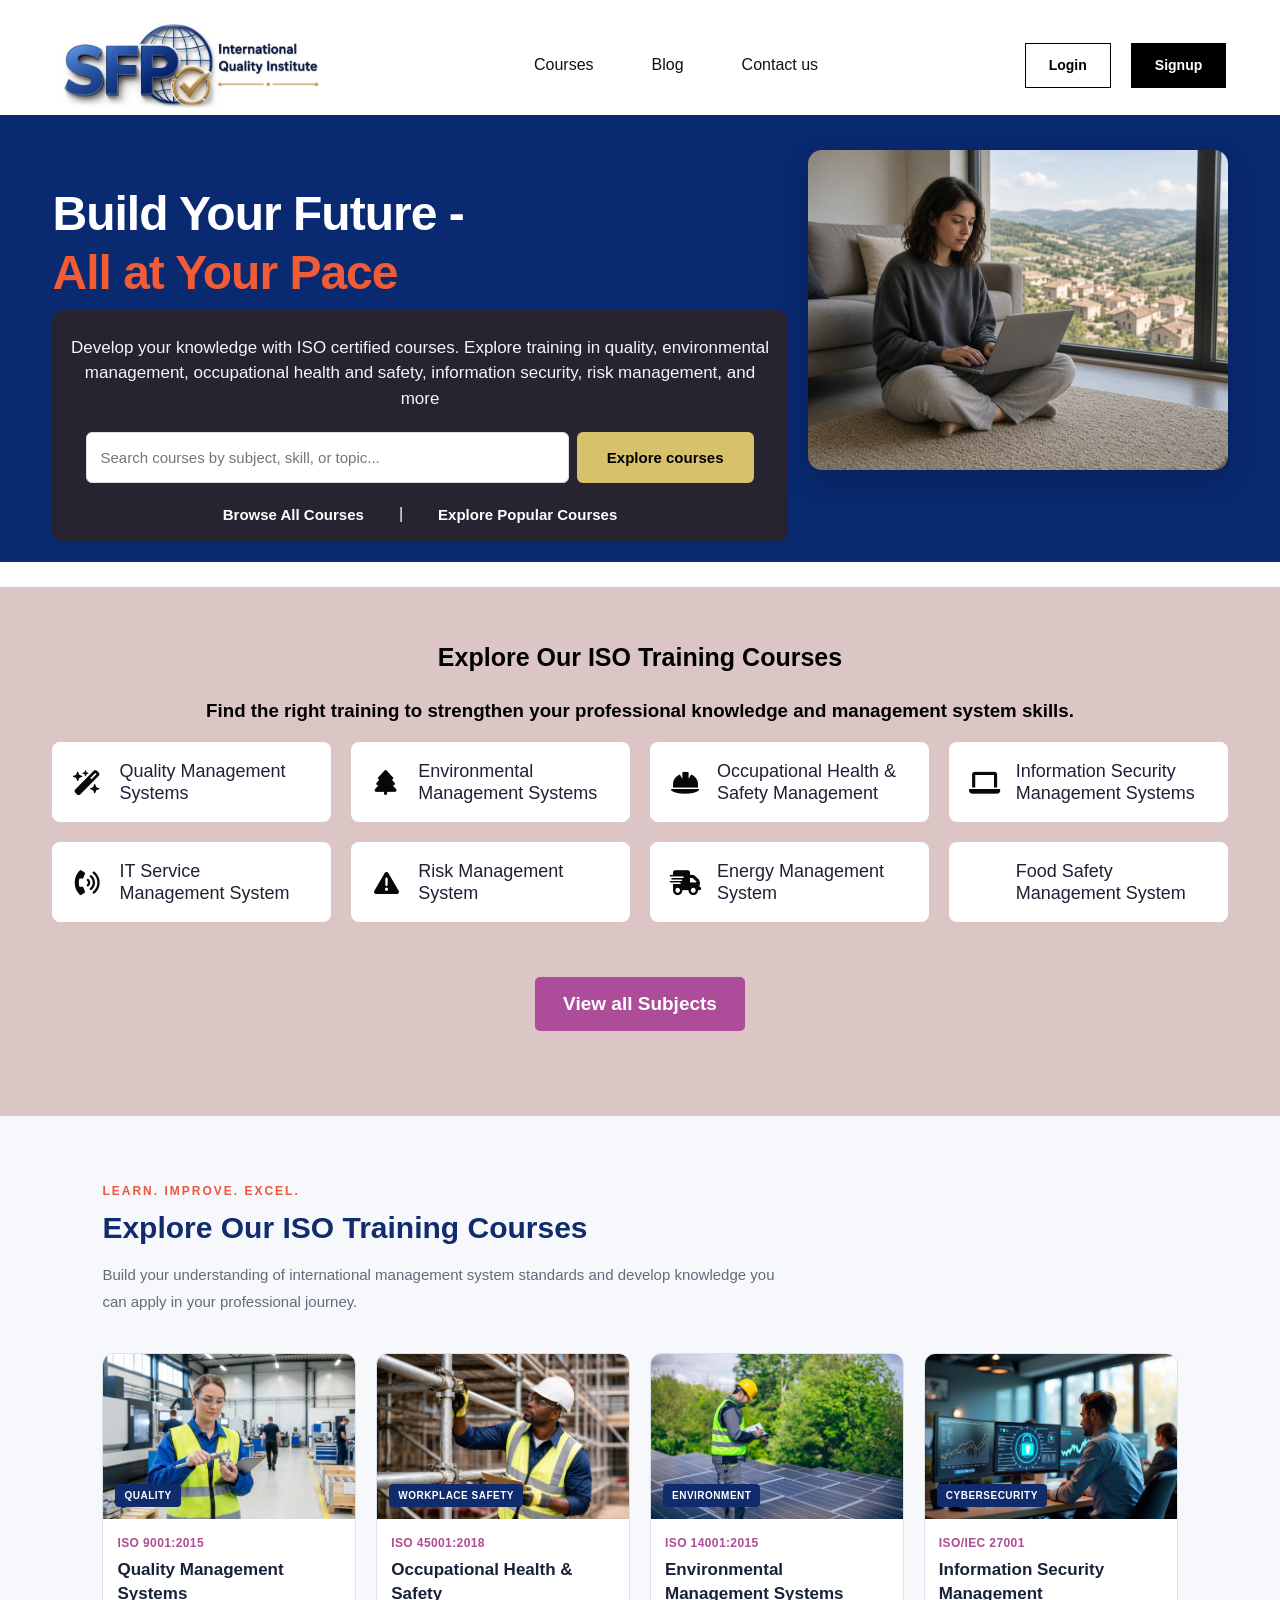
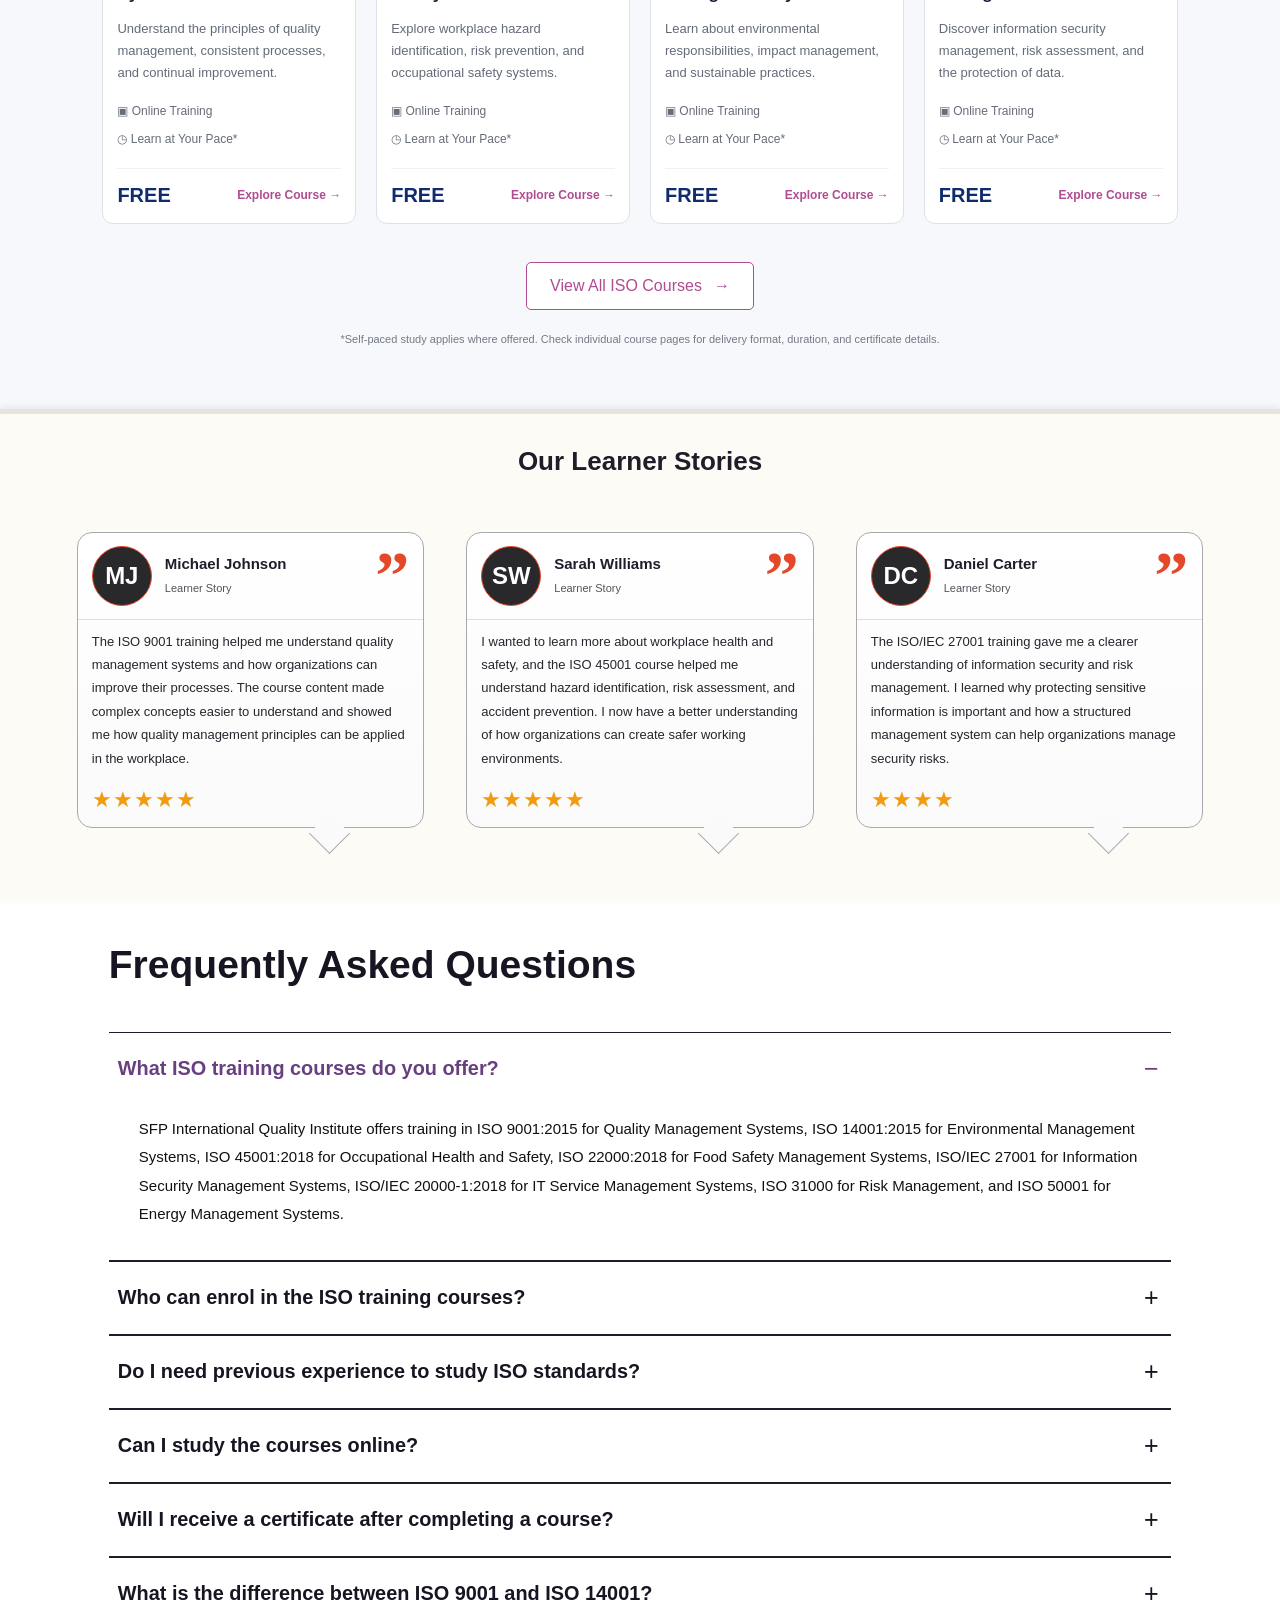
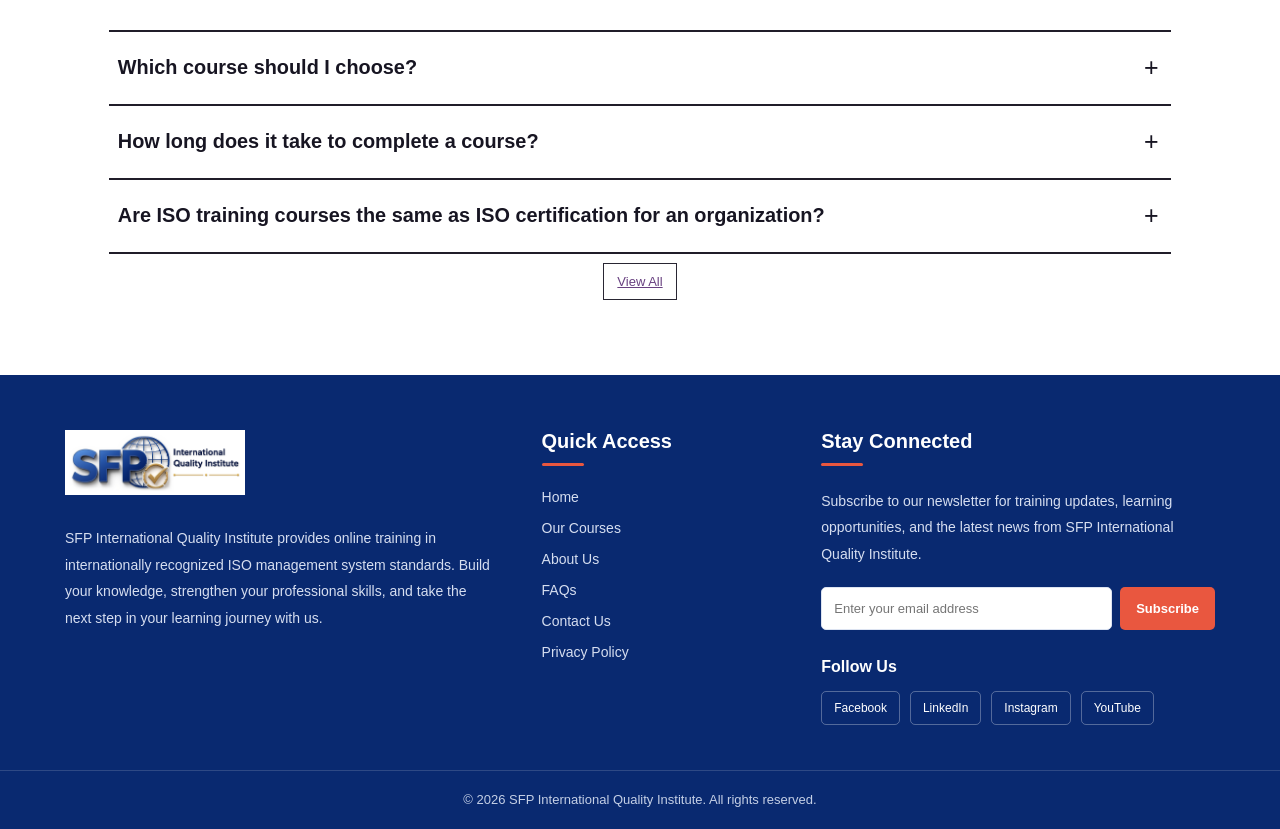
==== commit ee57bce5: "Save local website changes before sync" ====
--- a/index.html
+++ b/index.html
@@ -85,44 +85,44 @@
 
         <div class="subject-grid">
 
-            <a href="#" class="subject-card">
+            <a href="qms.html" class="subject-card">
                 <i class="fa-solid fa-wand-magic-sparkles"></i>
                 <span>Quality Management Systems</span>
             </a>
 
-            <a href="#" class="subject-card">
-                <i class="fa-solid fa-magnifying-glass-chart"></i>
+            <a href="ems.html" class="subject-card">
+                <i class="fa-solid fa-tree"></i>
                 <span>Environmental Management Systems</span>
             </a>
 
-            <a href="#" class="subject-card">
-                <i class="fa-solid fa-person-digging"></i>
+            <a href="ohs.html" class="subject-card">
+                <i class="fa-solid fa-helmet-safety"></i>
                 <span>Occupational Health &<br> Safety Management</span>
             </a>
 
-            <a href="#" class="subject-card">
-                <i class="fa-solid fa-brain"></i>
+            <a href="ism.html" class="subject-card">
+                <i class="fa-solid fa-laptop"></i>
                 <span>Information Security<br>Management Systems</span>
             </a>
 
-            <a href="#" class="subject-card">
-                <i class="fa-solid fa-diagram-project"></i>
+            <a href="it.html" class="subject-card">
+                <i class="fa-solid fa-phone-volume"></i>
                 <span>IT Service <br> Management System</span>
             </a>
 
-            <a href="#" class="subject-card">
-                <i class="fa-solid fa-shirt"></i>
+            <a href="rms.html" class="subject-card">
+                <i class="fa-solid fa-triangle-exclamation"></i>
                 <span>Risk Management System</span>
             </a>
 
-            <a href="#" class="subject-card">
+            <a href="energy.html" class="subject-card">
                 <i class="fa-solid fa-truck-fast"></i>
                 <span>Energy Management System</span>
             </a>
 
-            <a href="#" class="subject-card">
-                <i class="fa-solid fa-calculator"></i>
-                <span>Artificial Intelligence</span>
+            <a href="fms.html" class="subject-card">
+                <i class="fa-solid fa-plate-wheat"></i>
+                <span>Food Safety <br>Management System</span>
             </a>
 
         </div>
@@ -175,7 +175,7 @@
 
                     <div class="course-footer">
                         <span class="course-price">FREE</span>
-                        <a href="courses/iso-9001.html"
+                        <a href="qms.html"
                            class="course-link">Explore Course →</a>
                     </div>
                 </div>
@@ -205,7 +205,7 @@
 
                     <div class="course-footer">
                         <span class="course-price">FREE</span>
-                        <a href="courses/iso-45001.html"
+                        <a href="ohs.html"
                            class="course-link">Explore Course →</a>
                     </div>
                 </div>
@@ -235,7 +235,7 @@
 
                     <div class="course-footer">
                         <span class="course-price">FREE</span>
-                        <a href="courses/iso-14001.html"
+                        <a href="ems.html"
                            class="course-link">Explore Course →</a>
                     </div>
                 </div>
@@ -265,7 +265,7 @@
 
                     <div class="course-footer">
                         <span class="course-price">FREE</span>
-                        <a href="courses/iso-27001.html"
+                        <a href="ism.html"
                            class="course-link">Explore Course →</a>
                     </div>
                 </div>
@@ -295,7 +295,7 @@
 
                     <div class="course-footer">
                         <span class="course-price">FREE</span>
-                        <a href="courses/iso-22000.html"
+                        <a href="fms.html"
                            class="course-link">Explore Course →</a>
                     </div>
                 </div>
@@ -326,7 +326,7 @@
 
                     <div class="course-footer">
                         <span class="course-price">FREE</span>
-                        <a href="courses/iso-20000-1.html"
+                        <a href="it.html"
                            class="course-link">Explore Course →</a>
                     </div>
                 </div>
@@ -357,7 +357,7 @@
 
                     <div class="course-footer">
                         <span class="course-price">FREE</span>
-                        <a href="courses/iso-31000.html"
+                        <a href="rms.html"
                            class="course-link">Explore Course →</a>
                     </div>
                 </div>
@@ -388,7 +388,7 @@
 
                     <div class="course-footer">
                         <span class="course-price">FREE</span>
-                        <a href="courses/iso-50001.html"
+                        <a href="energy.html"
                            class="course-link">Explore Course →</a>
                     </div>
                 </div>
--- a/main.css
+++ b/main.css
@@ -10,7 +10,9 @@
     font-family: Arial, Helvetica, sans-serif;
     background-color: #ffffff;
 }
-
+a {
+    text-decoration: none;
+}
 /* Main Header */
 .header {
     width: 100%;
@@ -1160,3 +1162,5 @@
         padding: 18px 15px;
     }
 }
+
+
